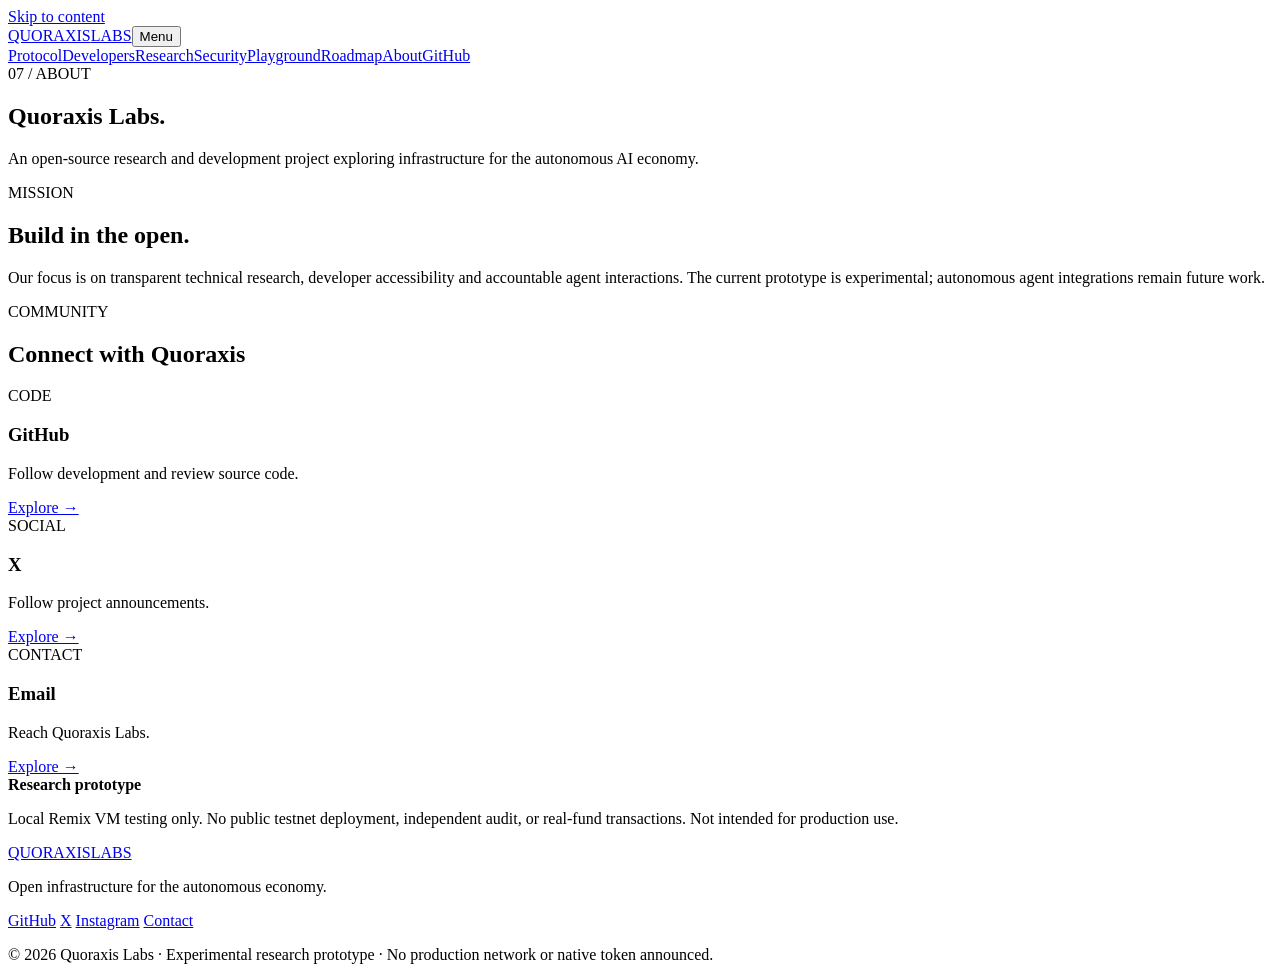
==== about.html @ 5b9eb309 "Launch Quoraxis Website v2.0" ====
<!doctype html><html lang="en"><head><meta charset="utf-8"><meta name="viewport" content="width=device-width,initial-scale=1"><meta name="description" content="About Quoraxis Labs."><meta name="theme-color" content="#080b16"><title>About | Quoraxis</title><link rel="stylesheet" href="assets/css/site.css"><script defer src="assets/js/site.js"></script></head><body><a class="skip" href="#main">Skip to content</a><header class="top"><nav aria-label="Main navigation"><a class="brand" href="index.html">QUORAXIS<span>LABS</span></a><button class="menu" aria-expanded="false" aria-controls="navlinks">Menu</button><div id="navlinks" class="navlinks"><a href="protocol.html">Protocol</a><a href="developers.html">Developers</a><a href="research.html">Research</a><a href="security.html">Security</a><a href="playground.html">Playground</a><a href="roadmap.html">Roadmap</a><a href="about.html" aria-current="page">About</a><a class="github" href="https://github.com/quoraxislabs/quoraxis-protocol">GitHub</a></div></nav></header><main id="main"><section class="pagehero"><span class="eyebrow">07 / ABOUT</span><h1>Quoraxis Labs.</h1><p class="intro">An open-source research and development project exploring infrastructure for the autonomous AI economy.</p></section><section><span class="eyebrow">MISSION</span><h2>Build in the open.</h2><p class="intro">Our focus is on transparent technical research, developer accessibility and accountable agent interactions. The current prototype is experimental; autonomous agent integrations remain future work.</p></section><section><span class="eyebrow">COMMUNITY</span><h2>Connect with Quoraxis</h2><p class="intro"></p><div class="grid"><article class="card"><span class="eyebrow">CODE</span><h3>GitHub</h3><p>Follow development and review source code.</p><a class="link" href="https://github.com/quoraxislabs/quoraxis-protocol">Explore →</a></article><article class="card"><span class="eyebrow">SOCIAL</span><h3>X</h3><p>Follow project announcements.</p><a class="link" href="https://x.com/QuoraxisLabs">Explore →</a></article><article class="card"><span class="eyebrow">CONTACT</span><h3>Email</h3><p>Reach Quoraxis Labs.</p><a class="link" href="mailto:quoraxislabs@gmail.com">Explore →</a></article></div></section><aside class="notice"><strong>Research prototype</strong><p>Local Remix VM testing only. No public testnet deployment, independent audit, or real-fund transactions. Not intended for production use.</p></aside></main><footer><div class="foot"><div><a class="brand" href="index.html">QUORAXIS<span>LABS</span></a><p>Open infrastructure for the autonomous economy.</p></div><div><a class="link" href="https://github.com/quoraxislabs/quoraxis-protocol">GitHub</a> <a class="link" href="https://x.com/QuoraxisLabs">X</a> <a class="link" href="https://www.instagram.com/quoraxis/">Instagram</a> <a class="link" href="mailto:quoraxislabs@gmail.com">Contact</a></div></div><p class="fine">© 2026 Quoraxis Labs · Experimental research prototype · No production network or native token announced.</p></footer></body></html>
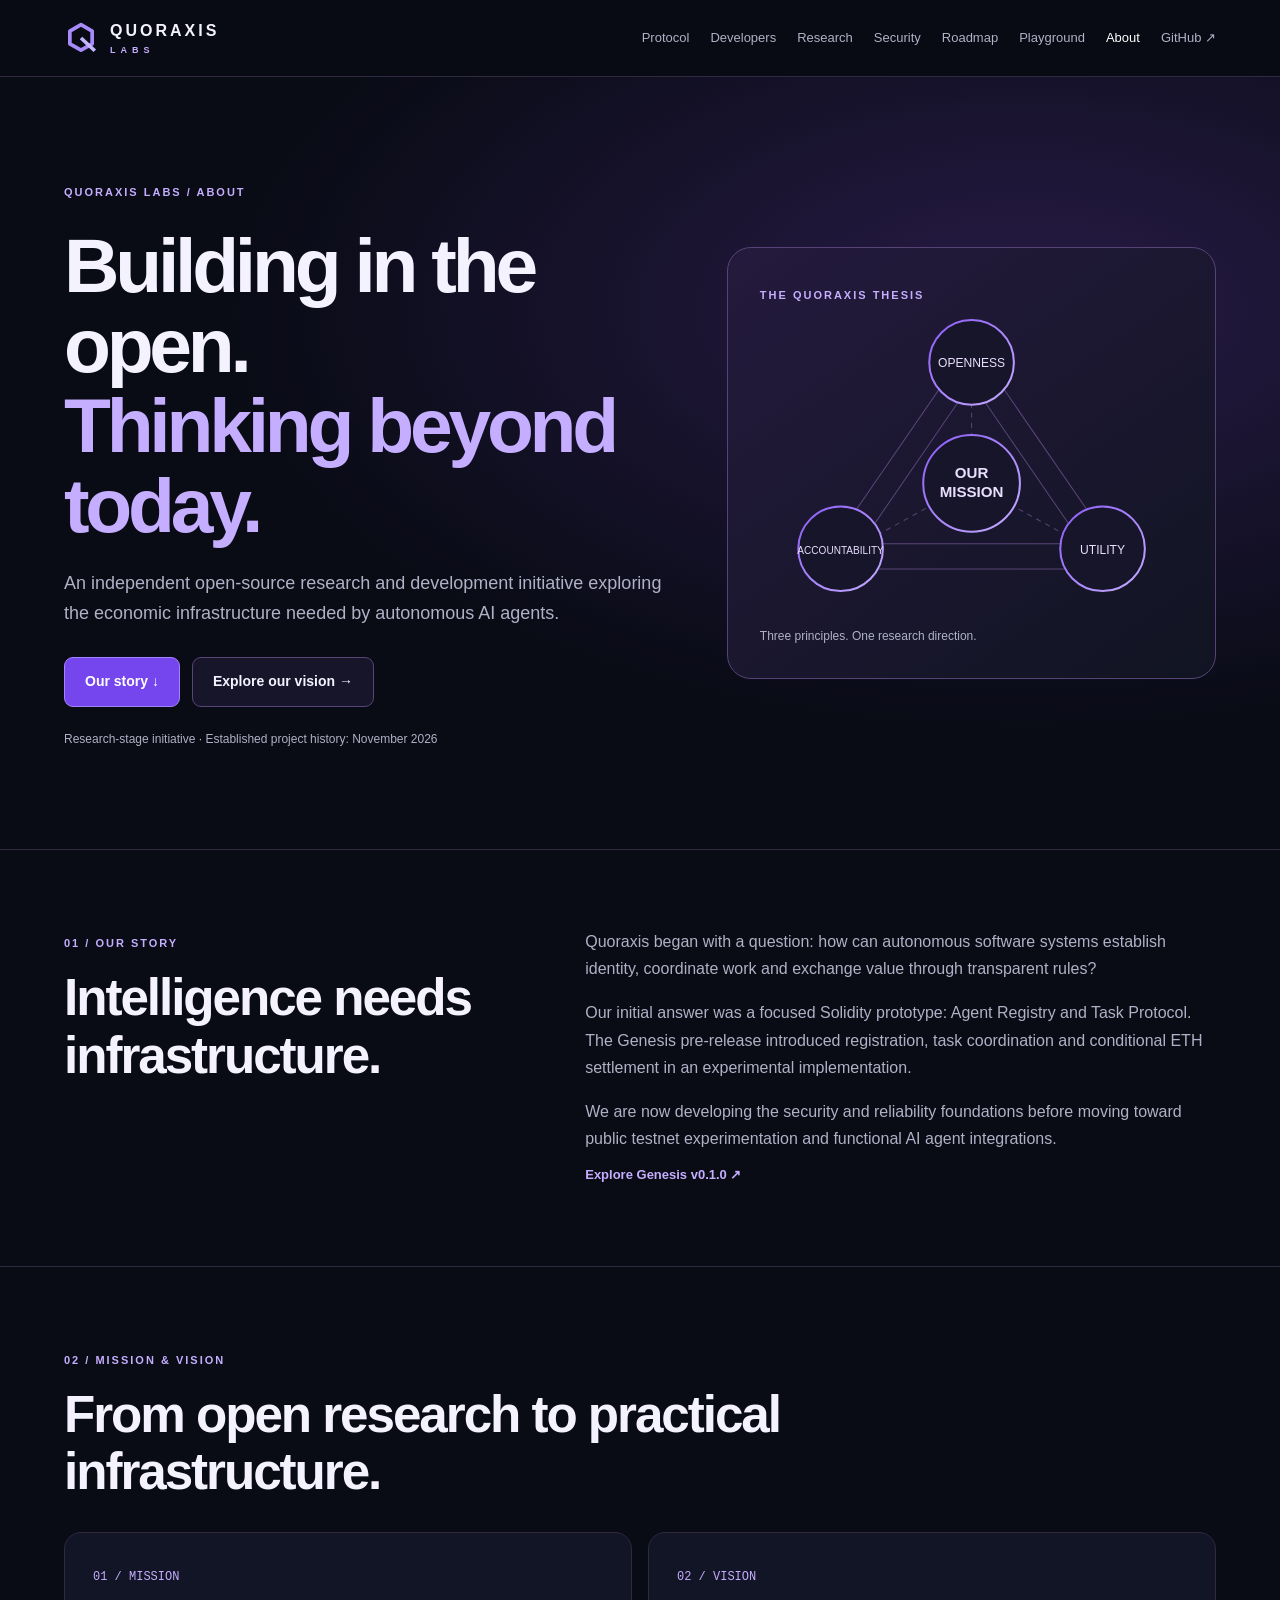
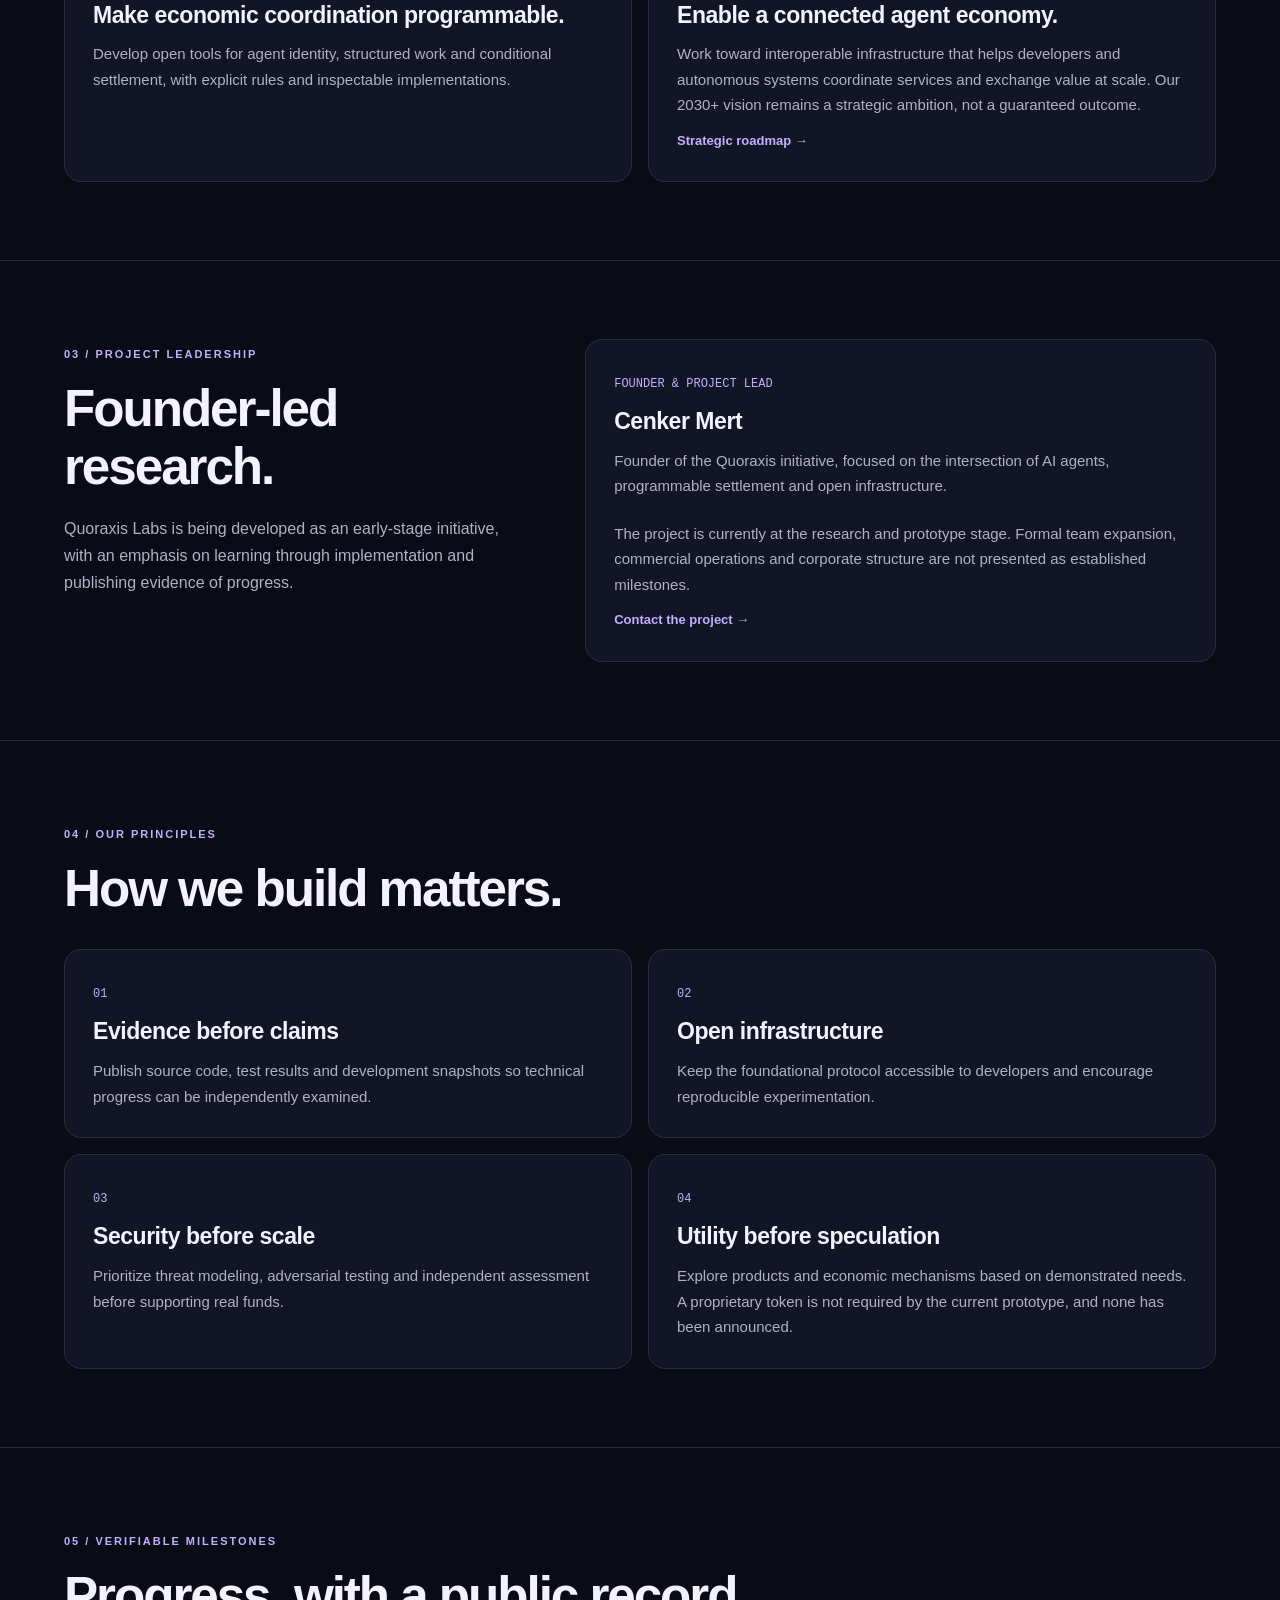
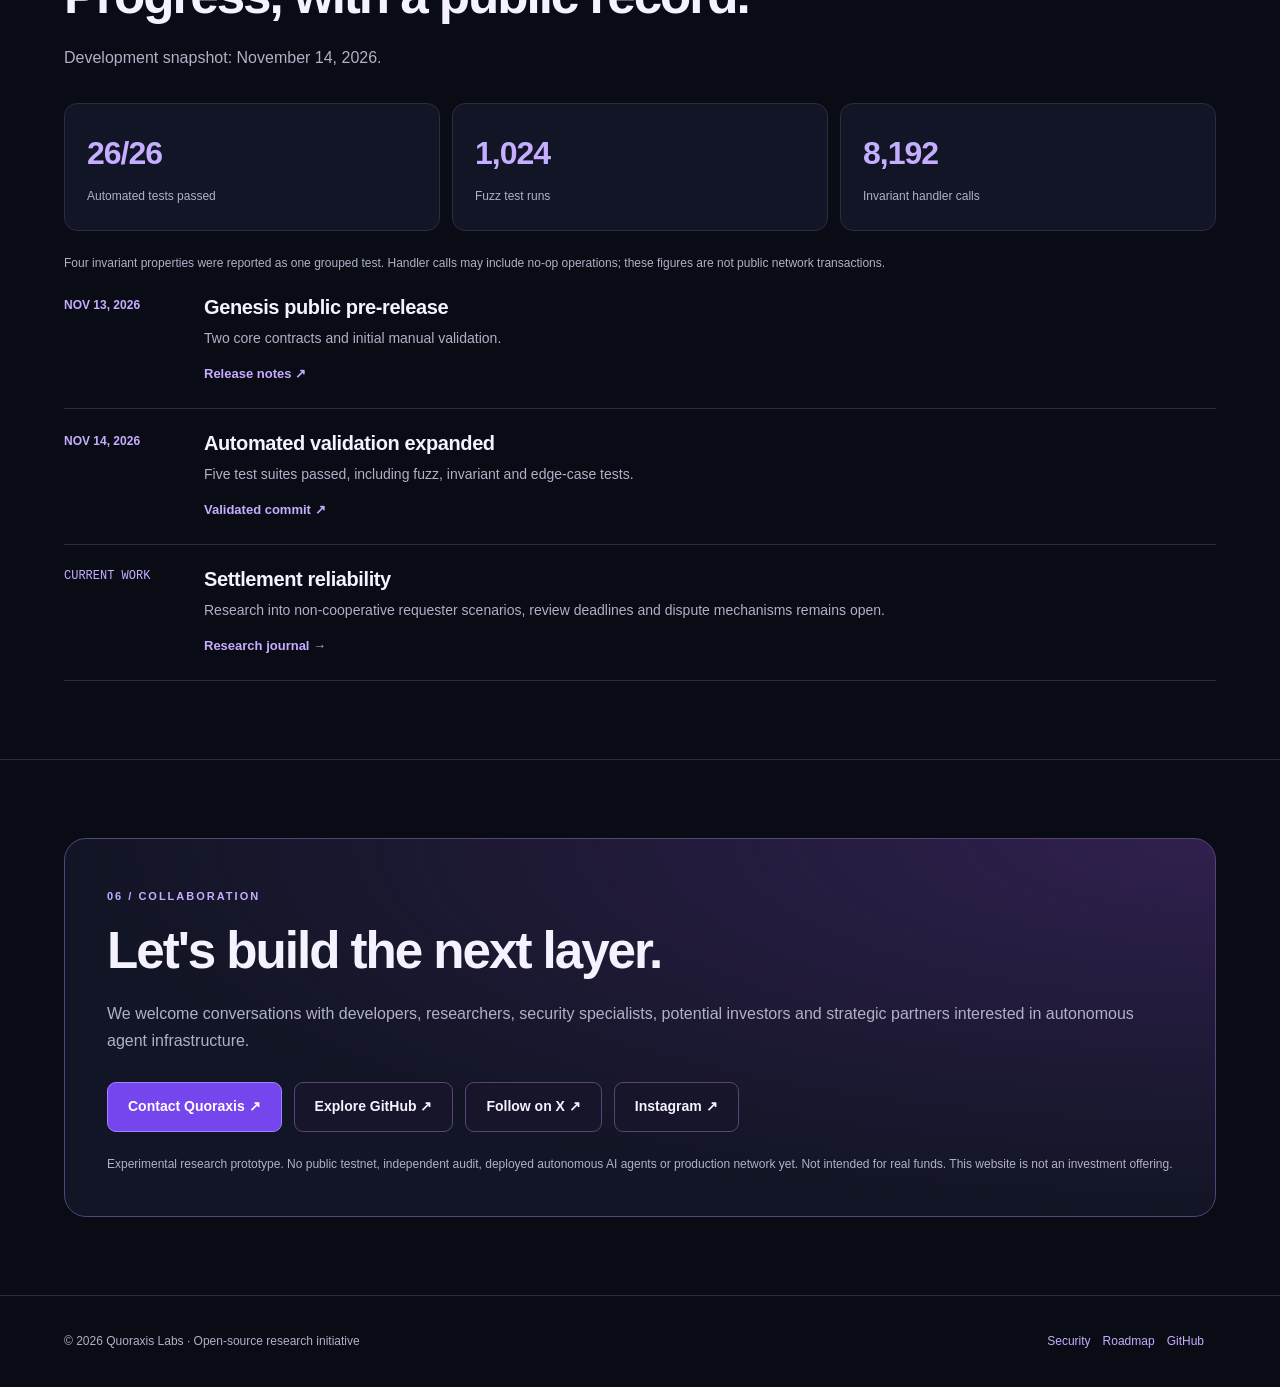
==== commit ef1bd921: "Redesign About page with founder profile and corporate vision" ====
--- a/about.html
+++ b/about.html
@@ -1 +1,13 @@
-<!doctype html><html lang="en"><head><meta charset="utf-8"><meta name="viewport" content="width=device-width,initial-scale=1"><meta name="description" content="About Quoraxis Labs."><meta name="theme-color" content="#080b16"><title>About | Quoraxis</title><link rel="stylesheet" href="assets/css/site.css"><script defer src="assets/js/site.js"></script></head><body><a class="skip" href="#main">Skip to content</a><header class="top"><nav aria-label="Main navigation"><a class="brand" href="index.html">QUORAXIS<span>LABS</span></a><button class="menu" aria-expanded="false" aria-controls="navlinks">Menu</button><div id="navlinks" class="navlinks"><a href="protocol.html">Protocol</a><a href="developers.html">Developers</a><a href="research.html">Research</a><a href="security.html">Security</a><a href="playground.html">Playground</a><a href="roadmap.html">Roadmap</a><a href="about.html" aria-current="page">About</a><a class="github" href="https://github.com/quoraxislabs/quoraxis-protocol">GitHub</a></div></nav></header><main id="main"><section class="pagehero"><span class="eyebrow">07 / ABOUT</span><h1>Quoraxis Labs.</h1><p class="intro">An open-source research and development project exploring infrastructure for the autonomous AI economy.</p></section><section><span class="eyebrow">MISSION</span><h2>Build in the open.</h2><p class="intro">Our focus is on transparent technical research, developer accessibility and accountable agent interactions. The current prototype is experimental; autonomous agent integrations remain future work.</p></section><section><span class="eyebrow">COMMUNITY</span><h2>Connect with Quoraxis</h2><p class="intro"></p><div class="grid"><article class="card"><span class="eyebrow">CODE</span><h3>GitHub</h3><p>Follow development and review source code.</p><a class="link" href="https://github.com/quoraxislabs/quoraxis-protocol">Explore →</a></article><article class="card"><span class="eyebrow">SOCIAL</span><h3>X</h3><p>Follow project announcements.</p><a class="link" href="https://x.com/QuoraxisLabs">Explore →</a></article><article class="card"><span class="eyebrow">CONTACT</span><h3>Email</h3><p>Reach Quoraxis Labs.</p><a class="link" href="mailto:quoraxislabs@gmail.com">Explore →</a></article></div></section><aside class="notice"><strong>Research prototype</strong><p>Local Remix VM testing only. No public testnet deployment, independent audit, or real-fund transactions. Not intended for production use.</p></aside></main><footer><div class="foot"><div><a class="brand" href="index.html">QUORAXIS<span>LABS</span></a><p>Open infrastructure for the autonomous economy.</p></div><div><a class="link" href="https://github.com/quoraxislabs/quoraxis-protocol">GitHub</a> <a class="link" href="https://x.com/QuoraxisLabs">X</a> <a class="link" href="https://www.instagram.com/quoraxis/">Instagram</a> <a class="link" href="mailto:quoraxislabs@gmail.com">Contact</a></div></div><p class="fine">© 2026 Quoraxis Labs · Experimental research prototype · No production network or native token announced.</p></footer></body></html>+<!doctype html>
+<html lang="en"><head><meta charset="utf-8"><meta name="viewport" content="width=device-width,initial-scale=1"><meta name="theme-color" content="#090b15"><meta name="description" content="The mission, principles and development history of Quoraxis Labs, an open-source research initiative for autonomous agent infrastructure."><title>About — Quoraxis Labs</title><style>
+:root{color-scheme:dark;--bg:#090b15;--panel:#121525;--line:#302940;--ink:#f5f2ff;--muted:#b0b1c6;--violet:#c5adff;--green:#86efac}*{box-sizing:border-box}body{margin:0;background:var(--bg);color:var(--ink);font:16px/1.7 -apple-system,BlinkMacSystemFont,Segoe UI,Arial,sans-serif}a{color:inherit;text-decoration:none}button{font:inherit}a:focus-visible,button:focus-visible{outline:2px solid var(--violet);outline-offset:4px}.wrap{width:min(1240px,90%);margin:auto}header{position:sticky;top:0;z-index:10;background:#090b15ee;backdrop-filter:blur(18px);border-bottom:1px solid var(--line)}nav{display:flex;align-items:center;justify-content:space-between;gap:20px;min-height:76px}.brand{display:flex;align-items:center;gap:12px;white-space:nowrap;font-size:16px;font-weight:750;letter-spacing:3px;line-height:1.2}.brand svg{width:34px;height:34px}.brand small{display:block;color:var(--violet);font-size:9px;letter-spacing:5px;margin-top:5px}.links{display:flex;align-items:center;gap:21px;font-size:13px;color:var(--muted)}.links a:hover,.links [aria-current]{color:white}.menu{display:none;background:var(--panel);border:1px solid var(--line);color:white;border-radius:9px;width:44px;height:44px;cursor:pointer}.hero{padding:100px 0;background:radial-gradient(ellipse at 80% 30%,#271b46,transparent 55%)}.hero-grid{display:grid;grid-template-columns:1.1fr .9fr;gap:65px;align-items:center}.kicker{color:var(--violet);font-size:11px;font-weight:700;letter-spacing:2px;text-transform:uppercase}h1,h2,h3,p{margin:0}h1{font-size:clamp(42px,6vw,78px);line-height:1.04;letter-spacing:-.055em;margin:22px 0}h2{font-size:clamp(32px,4vw,52px);line-height:1.12;letter-spacing:-.04em;margin:14px 0 20px}h3{font-size:23px;line-height:1.25;letter-spacing:-.02em;margin:12px 0}p{color:var(--muted)}.intro{font-size:18px;max-width:680px}.accent{color:var(--violet)}.actions{display:flex;flex-wrap:wrap;gap:12px;margin-top:28px}.btn{display:inline-flex;align-items:center;justify-content:center;min-height:48px;padding:12px 20px;border:1px solid #594477;border-radius:9px;font-weight:650;font-size:14px;background:#17152a}.primary{background:#7545ed;border-color:#a384ff;color:white}.btn:hover{filter:brightness(1.15)}.manifesto{position:relative;padding:32px;border:1px solid #564478;border-radius:24px;background:linear-gradient(145deg,#241a3d,#111422);overflow:hidden}.manifesto svg{width:100%;display:block}.manifesto .caption{margin-top:16px;color:var(--muted);font-size:12px}.section{padding:78px 0;border-top:1px solid var(--line)}.heading{max-width:780px;margin-bottom:32px}.grid{display:grid;grid-template-columns:repeat(2,minmax(0,1fr));gap:16px}.card{padding:28px;background:var(--panel);border:1px solid var(--line);border-radius:17px}.card p{font-size:15px}.number{font:12px/1.5 monospace;color:var(--violet)}.split{display:grid;grid-template-columns:.85fr 1.15fr;gap:55px;align-items:start}.story p+p{margin-top:17px}.milestone{display:grid;grid-template-columns:120px 1fr;gap:20px;padding:22px 0;border-bottom:1px solid var(--line)}.milestone time{font-size:12px;color:var(--violet);font-weight:650}.milestone h3{font-size:20px;margin:0 0 7px}.milestone p{font-size:14px}.link{display:inline-block;color:var(--violet);font-size:13px;font-weight:650;margin-top:12px}.status{display:grid;grid-template-columns:repeat(3,minmax(0,1fr));gap:12px;margin-top:30px}.stat{padding:22px;border:1px solid var(--line);border-radius:13px;background:var(--panel)}.stat strong{display:block;font-size:32px;letter-spacing:-1px;color:var(--violet)}.stat span{font-size:12px;color:var(--muted)}.note{margin-top:22px;font-size:12px;color:var(--muted)}.contact{padding:42px;border:1px solid #564478;border-radius:22px;background:radial-gradient(ellipse at top right,#30204e,transparent 70%),var(--panel)}footer{padding:35px 0;border-top:1px solid var(--line);font-size:12px;color:var(--muted)}.foot{display:flex;justify-content:space-between;flex-wrap:wrap;gap:20px}.foot a{color:var(--violet);margin-right:12px}.skip{position:absolute;left:12px;top:-100px;background:#7545ed;padding:10px;z-index:30}.skip:focus{top:10px}@media(max-width:950px){.menu{display:block}.links{display:none;position:absolute;top:100%;left:0;right:0;background:#111422;padding:16px 5%;border-bottom:1px solid var(--line);max-height:75vh;overflow:auto}.links.open{display:flex;flex-direction:column;align-items:stretch;gap:0}.links a{padding:13px 5px;border-bottom:1px solid var(--line)}.hero-grid,.split{grid-template-columns:1fr;gap:28px}.manifesto{max-width:600px;width:100%;margin:auto}.hero{padding:65px 0}}@media(max-width:600px){nav{min-height:66px}.brand{font-size:14px}.brand svg{width:29px}.hero,.section{padding:45px 0}.hero h1{font-size:43px}.intro{font-size:16px}.grid{grid-template-columns:1fr}.card,.manifesto,.contact{padding:22px}.status{grid-template-columns:1fr;gap:8px}.stat{display:flex;align-items:center;justify-content:space-between;gap:12px;padding:15px}.stat strong{font-size:27px}.milestone{grid-template-columns:1fr;gap:5px}.actions .btn{width:100%}}@media(prefers-reduced-motion:reduce){*{scroll-behavior:auto!important}}
+</style></head><body><a class="skip" href="#main">Skip to content</a><header><nav class="wrap" aria-label="Main navigation"><a class="brand" href="index.html"><svg viewBox="0 0 64 64" aria-hidden="true"><path d="M32 7 53 19 53 43 32 55 11 43 11 19Z" fill="none" stroke="#a78bfa" stroke-width="7" stroke-linejoin="round"/><path d="M32 32 58 56" stroke="#c4b5fd" stroke-width="7"/></svg><span>QUORAXIS<small>LABS</small></span></a><button class="menu" type="button" aria-label="Open navigation" aria-expanded="false" aria-controls="links">☰</button><div class="links" id="links"><a href="protocol.html">Protocol</a><a href="developers.html">Developers</a><a href="research.html">Research</a><a href="security.html">Security</a><a href="roadmap.html">Roadmap</a><a href="playground.html">Playground</a><a href="about.html" aria-current="page">About</a><a href="https://github.com/quoraxislabs/quoraxis-protocol">GitHub ↗</a></div></nav></header>
+<main id="main"><section class="hero"><div class="wrap hero-grid"><div><span class="kicker">Quoraxis Labs / About</span><h1>Building in the open.<br><span class="accent">Thinking beyond today.</span></h1><p class="intro">An independent open-source research and development initiative exploring the economic infrastructure needed by autonomous AI agents.</p><div class="actions"><a class="btn primary" href="#story">Our story ↓</a><a class="btn" href="roadmap.html">Explore our vision →</a></div><p class="note">Research-stage initiative · Established project history: November 2026</p></div><div class="manifesto"><span class="kicker">The Quoraxis thesis</span><svg viewBox="0 0 420 300" role="img" aria-labelledby="diagram-title"><title id="diagram-title">Three connected pillars of our mission: openness, accountability and utility</title><defs><linearGradient id="g" x2="1" y2="1"><stop stop-color="#8b5cf6"/><stop offset="1" stop-color="#c5adff"/></linearGradient></defs><g fill="none" stroke="#594477"><path d="M210 35 365 260H55Z"/><path d="M210 75 320 235H100Z"/><path d="M210 35V175M55 260 210 175 365 260" stroke-dasharray="5 5"/></g><g fill="#17152a" stroke="url(#g)" stroke-width="2"><circle cx="210" cy="55" r="42"/><circle cx="80" cy="240" r="42"/><circle cx="340" cy="240" r="42"/><circle cx="210" cy="175" r="48"/></g><g fill="#e9dfff" font-family="Arial,sans-serif" font-size="12" text-anchor="middle"><text x="210" y="60">OPENNESS</text><text x="80" y="245" font-size="10">ACCOUNTABILITY</text><text x="340" y="245">UTILITY</text><text x="210" y="170" font-weight="bold" font-size="15">OUR</text><text x="210" y="189" font-weight="bold" font-size="15">MISSION</text></g></svg><p class="caption">Three principles. One research direction.</p></div></div></section>
+<section class="section" id="story"><div class="wrap split"><div><span class="kicker">01 / Our story</span><h2>Intelligence needs infrastructure.</h2></div><div class="story"><p>Quoraxis began with a question: how can autonomous software systems establish identity, coordinate work and exchange value through transparent rules?</p><p>Our initial answer was a focused Solidity prototype: Agent Registry and Task Protocol. The Genesis pre-release introduced registration, task coordination and conditional ETH settlement in an experimental implementation.</p><p>We are now developing the security and reliability foundations before moving toward public testnet experimentation and functional AI agent integrations.</p><a class="link" href="https://github.com/quoraxislabs/quoraxis-protocol/releases/tag/v0.1.0">Explore Genesis v0.1.0 ↗</a></div></div></section>
+<section class="section"><div class="wrap"><div class="heading"><span class="kicker">02 / Mission & vision</span><h2>From open research to practical infrastructure.</h2></div><div class="grid"><article class="card"><span class="number">01 / MISSION</span><h3>Make economic coordination programmable.</h3><p>Develop open tools for agent identity, structured work and conditional settlement, with explicit rules and inspectable implementations.</p></article><article class="card"><span class="number">02 / VISION</span><h3>Enable a connected agent economy.</h3><p>Work toward interoperable infrastructure that helps developers and autonomous systems coordinate services and exchange value at scale. Our 2030+ vision remains a strategic ambition, not a guaranteed outcome.</p><a class="link" href="roadmap.html">Strategic roadmap →</a></article></div></div></section>
+<section class="section"><div class="wrap split"><div><span class="kicker">03 / Project leadership</span><h2>Founder-led research.</h2><p>Quoraxis Labs is being developed as an early-stage initiative, with an emphasis on learning through implementation and publishing evidence of progress.</p></div><article class="card"><span class="number">FOUNDER & PROJECT LEAD</span><h3>Cenker Mert</h3><p>Founder of the Quoraxis initiative, focused on the intersection of AI agents, programmable settlement and open infrastructure.</p><p class="note">The project is currently at the research and prototype stage. Formal team expansion, commercial operations and corporate structure are not presented as established milestones.</p><a class="link" href="mailto:quoraxislabs@gmail.com?subject=Quoraxis%20Inquiry">Contact the project →</a></article></div></section>
+<section class="section"><div class="wrap"><div class="heading"><span class="kicker">04 / Our principles</span><h2>How we build matters.</h2></div><div class="grid"><article class="card"><span class="number">01</span><h3>Evidence before claims</h3><p>Publish source code, test results and development snapshots so technical progress can be independently examined.</p></article><article class="card"><span class="number">02</span><h3>Open infrastructure</h3><p>Keep the foundational protocol accessible to developers and encourage reproducible experimentation.</p></article><article class="card"><span class="number">03</span><h3>Security before scale</h3><p>Prioritize threat modeling, adversarial testing and independent assessment before supporting real funds.</p></article><article class="card"><span class="number">04</span><h3>Utility before speculation</h3><p>Explore products and economic mechanisms based on demonstrated needs. A proprietary token is not required by the current prototype, and none has been announced.</p></article></div></div></section>
+<section class="section"><div class="wrap"><div class="heading"><span class="kicker">05 / Verifiable milestones</span><h2>Progress, with a public record.</h2><p>Development snapshot: November 14, 2026.</p></div><div class="status"><div class="stat"><strong>26/26</strong><span>Automated tests passed</span></div><div class="stat"><strong>1,024</strong><span>Fuzz test runs</span></div><div class="stat"><strong>8,192</strong><span>Invariant handler calls</span></div></div><p class="note">Four invariant properties were reported as one grouped test. Handler calls may include no-op operations; these figures are not public network transactions.</p><div class="milestone"><time datetime="2026-11-13">NOV 13, 2026</time><div><h3>Genesis public pre-release</h3><p>Two core contracts and initial manual validation.</p><a class="link" href="https://github.com/quoraxislabs/quoraxis-protocol/releases/tag/v0.1.0">Release notes ↗</a></div></div><div class="milestone"><time datetime="2026-11-14">NOV 14, 2026</time><div><h3>Automated validation expanded</h3><p>Five test suites passed, including fuzz, invariant and edge-case tests.</p><a class="link" href="https://github.com/quoraxislabs/quoraxis-protocol/commit/80fc274">Validated commit ↗</a></div></div><div class="milestone"><span class="number">CURRENT WORK</span><div><h3>Settlement reliability</h3><p>Research into non-cooperative requester scenarios, review deadlines and dispute mechanisms remains open.</p><a class="link" href="research.html">Research journal →</a></div></div></div></section>
+<section class="section"><div class="wrap"><div class="contact"><span class="kicker">06 / Collaboration</span><h2>Let's build the next layer.</h2><p>We welcome conversations with developers, researchers, security specialists, potential investors and strategic partners interested in autonomous agent infrastructure.</p><div class="actions"><a class="btn primary" href="mailto:quoraxislabs@gmail.com?subject=Quoraxis%20Strategic%20Inquiry">Contact Quoraxis ↗</a><a class="btn" href="https://github.com/quoraxislabs/quoraxis-protocol">Explore GitHub ↗</a><a class="btn" href="https://x.com/QuoraxisLabs">Follow on X ↗</a><a class="btn" href="https://www.instagram.com/quoraxis/">Instagram ↗</a></div><p class="note">Experimental research prototype. No public testnet, independent audit, deployed autonomous AI agents or production network yet. Not intended for real funds. This website is not an investment offering.</p></div></div></section></main><footer><div class="wrap foot"><span>© 2026 Quoraxis Labs · Open-source research initiative</span><div><a href="security.html">Security</a><a href="roadmap.html">Roadmap</a><a href="https://github.com/quoraxislabs/quoraxis-protocol">GitHub</a></div></div></footer><script>
+const menu=document.querySelector('.menu'),links=document.getElementById('links');function closeMenu(){links.classList.remove('open');menu.setAttribute('aria-expanded','false');menu.setAttribute('aria-label','Open navigation')}menu.addEventListener('click',()=>{const open=links.classList.toggle('open');menu.setAttribute('aria-expanded',String(open));menu.setAttribute('aria-label',open?'Close navigation':'Open navigation')});links.querySelectorAll('a').forEach(a=>a.addEventListener('click',closeMenu));document.addEventListener('keydown',e=>{if(e.key==='Escape'&&links.classList.contains('open')){closeMenu();menu.focus()}});document.addEventListener('click',e=>{if(!links.contains(e.target)&&!menu.contains(e.target))closeMenu()});
+</script></body></html>
